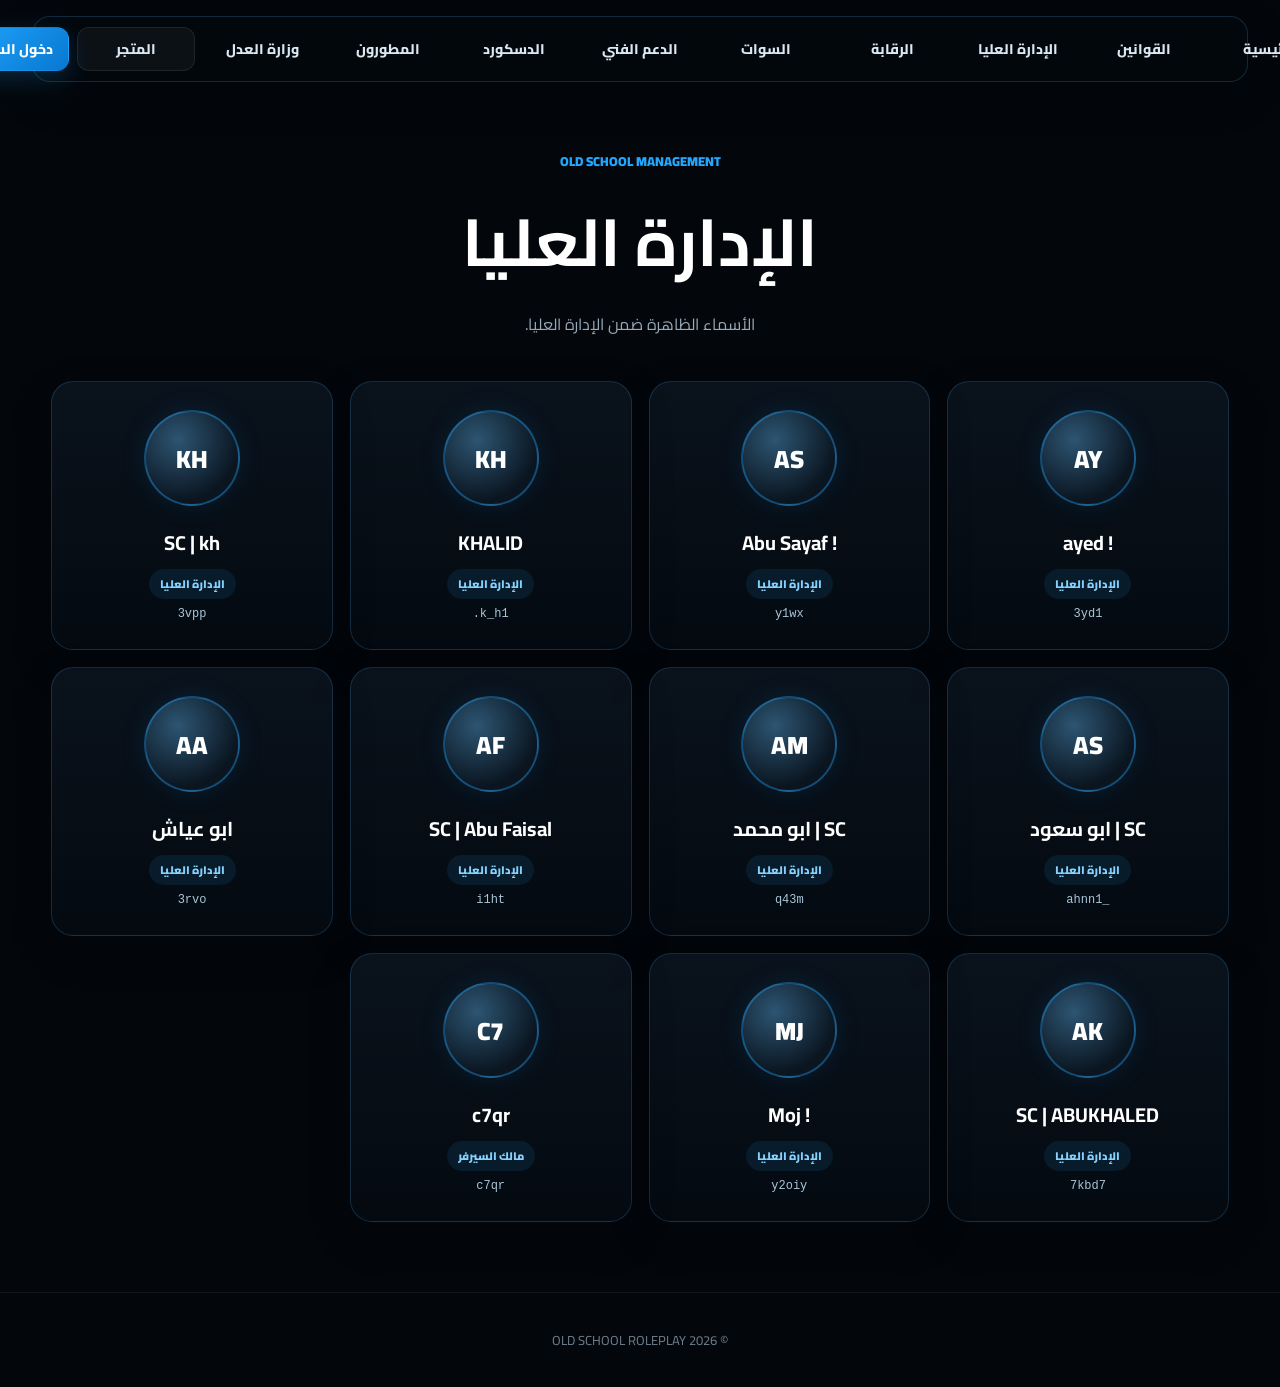
==== staff.html @ 160a46ed "Add files via upload" ====
<!DOCTYPE html><html lang="ar" dir="rtl"><head><meta charset="UTF-8"><meta name="viewport" content="width=device-width, initial-scale=1.0"><title>الإدارة العليا | Old School</title><link rel="stylesheet" href="css/style.css"></head><body>
<audio id="clickSound" preload="auto"><source src="assets/MA_SoundCreator_Pen_Clicks_1.wav" type="audio/wav"></audio><nav class="navbar">
<a href="index.html">الرئيسية</a><a href="laws.html">القوانين</a><a href="staff.html">الإدارة العليا</a><a href="moderation.html">الرقابة</a><a href="swat.html">السوات</a><a href="support.html">الدعم الفني</a><a href="discord.html">الدسكورد</a><a href="developers.html">المطورون</a><a href="ministry.html">وزارة العدل</a><a class="store-nav" href="https://scc.rmz.gg/" target="_blank" rel="noopener">المتجر</a><a class="join-nav" href="index.html#join">دخول السيرفر</a>
</nav>
<main class="page-shell"><div class="page-title"><span class="eyebrow">OLD SCHOOL MANAGEMENT</span><h1>الإدارة العليا</h1><p>الأسماء الظاهرة ضمن الإدارة العليا.</p></div><div class="cards">
<div class="card"><div class="avatar">AY</div><h2>! ayed</h2><span class="role">الإدارة العليا</span><div class="username">3yd1</div></div>
<div class="card"><div class="avatar">AS</div><h2>! Abu Sayaf</h2><span class="role">الإدارة العليا</span><div class="username">y1wx</div></div>
<div class="card"><div class="avatar">KH</div><h2>KHALID</h2><span class="role">الإدارة العليا</span><div class="username">.k_h1</div></div>
<div class="card"><div class="avatar">KH</div><h2>SC | kh</h2><span class="role">الإدارة العليا</span><div class="username">3vpp</div></div>
<div class="card"><div class="avatar">AS</div><h2>SC | ابو سعود</h2><span class="role">الإدارة العليا</span><div class="username">ahnn1_</div></div>
<div class="card"><div class="avatar">AM</div><h2>SC | ابو محمد</h2><span class="role">الإدارة العليا</span><div class="username">q43m</div></div>
<div class="card"><div class="avatar">AF</div><h2>SC | Abu Faisal</h2><span class="role">الإدارة العليا</span><div class="username">i1ht</div></div>
<div class="card"><div class="avatar">AA</div><h2>ابو عياش</h2><span class="role">الإدارة العليا</span><div class="username">3rvo</div></div>
<div class="card"><div class="avatar">AK</div><h2>SC | ABUKHALED</h2><span class="role">الإدارة العليا</span><div class="username">7kbd7</div></div>
<div class="card"><div class="avatar">MJ</div><h2>! Moj</h2><span class="role">الإدارة العليا</span><div class="username">y2oiy</div></div>
<div class="card"><div class="avatar">C7</div><h2>c7qr</h2><span class="role">مالك السيرفر</span><div class="username">c7qr</div></div>
</div></main><footer class="footer">© 2026 OLD SCHOOL ROLEPLAY</footer><script src="js/sound.js"></script></body></html>
---- css/style.css ----
@import url('https://fonts.googleapis.com/css2?family=Cairo:wght@400;500;600;700;800;900&display=swap');

:root{
  --blue:#22a7ff;
  --blue2:#0878d1;
  --bg:#03070c;
  --panel:rgba(7,14,23,.72);
  --line:rgba(72,177,255,.20);
  --muted:#9aa9b8;
}
*{margin:0;padding:0;box-sizing:border-box;font-family:'Cairo',sans-serif;scroll-behavior:smooth}
html{background:var(--bg)}
body{background:var(--bg);color:#fff;overflow-x:hidden;min-height:100vh}
a{text-decoration:none;color:inherit}
button,input{font:inherit}

body::before{content:"";position:fixed;inset:0;pointer-events:none;background:radial-gradient(circle at 50% -10%,rgba(18,143,235,.16),transparent 35%),radial-gradient(circle at 100% 70%,rgba(0,109,190,.10),transparent 30%);z-index:-1}

.navbar{position:fixed;top:16px;left:50%;transform:translateX(-50%);width:min(95%,1500px);display:flex;justify-content:center;align-items:center;gap:8px;padding:10px;background:rgba(3,8,14,.78);backdrop-filter:blur(18px);border:1px solid var(--line);border-radius:18px;z-index:9999;box-shadow:0 12px 40px rgba(0,0,0,.28)}
.navbar a{min-width:118px;height:44px;padding:0 15px;display:flex;justify-content:center;align-items:center;border-radius:12px;color:#dbe8f3;font-size:14px;font-weight:800;border:1px solid transparent;transition:.25s}
.navbar a:hover,.navbar a.active{color:#fff;background:linear-gradient(135deg,rgba(34,167,255,.22),rgba(34,167,255,.06));border-color:rgba(34,167,255,.35);box-shadow:0 0 22px rgba(34,167,255,.12)}
.navbar .store-nav{background:rgba(255,255,255,.045);border-color:rgba(255,255,255,.08)}
.navbar .store-nav:hover{border-color:rgba(34,167,255,.35)}
.navbar .join-nav{background:linear-gradient(135deg,var(--blue),var(--blue2));border-color:transparent;color:#fff;box-shadow:0 8px 25px rgba(34,167,255,.20)}
.navbar .join-nav:hover{transform:translateY(-2px);box-shadow:0 10px 30px rgba(34,167,255,.32)}

.hero{min-height:100vh;padding:150px 24px 80px;background:linear-gradient(180deg,rgba(0,0,0,.42),rgba(3,7,12,.93)),url('../assets/background.png') center/cover no-repeat;display:flex;align-items:center;justify-content:center;position:relative}
.hero::after{content:"";position:absolute;inset:auto 0 0;height:35%;background:linear-gradient(transparent,var(--bg));pointer-events:none}
.hero-content{position:relative;z-index:2;text-align:center;max-width:1000px}
.badge{display:inline-flex;align-items:center;gap:8px;padding:8px 15px;border:1px solid var(--line);background:rgba(7,16,26,.72);border-radius:999px;color:#bfe6ff;font-size:13px;font-weight:800;margin-bottom:20px}
.badge::before{content:"";width:7px;height:7px;border-radius:50%;background:#39d98a;box-shadow:0 0 12px #39d98a}
.hero-content h1{font-size:clamp(42px,7vw,92px);line-height:1.05;font-weight:900;letter-spacing:-2px;text-shadow:0 0 28px rgba(34,167,255,.48)}
.hero-content h1 span{color:var(--blue)}
.subtitle{font-size:clamp(16px,2vw,23px);margin:18px 0 32px;color:#c2ced8}
.hero-actions{display:flex;gap:12px;justify-content:center;flex-wrap:wrap}
.btn{min-height:52px;padding:0 23px;display:inline-flex;align-items:center;justify-content:center;gap:9px;border-radius:14px;font-weight:900;border:1px solid var(--line);transition:.25s;cursor:pointer}
.btn-primary{background:linear-gradient(135deg,var(--blue),var(--blue2));box-shadow:0 12px 35px rgba(34,167,255,.20)}
.btn-secondary{background:rgba(255,255,255,.055);color:#eaf4fb}
.btn:hover{transform:translateY(-3px);box-shadow:0 12px 32px rgba(34,167,255,.22)}

.section{width:min(1180px,92%);margin:auto;padding:88px 0}
.section-title{text-align:center;margin-bottom:34px}
.section-title .eyebrow{color:var(--blue);font-size:13px;font-weight:900;letter-spacing:1px}
.section-title h2{font-size:clamp(32px,5vw,55px);margin:6px 0;color:#fff}
.section-title p{color:var(--muted);font-size:16px}

.laws-grid{display:grid;grid-template-columns:repeat(5,1fr);gap:12px}
.law-box{padding:22px 16px;text-align:center;border:1px solid var(--line);background:linear-gradient(180deg,rgba(255,255,255,.055),rgba(255,255,255,.025));border-radius:17px;transition:.25s}
.law-box:hover{transform:translateY(-5px);border-color:rgba(34,167,255,.45);background:rgba(34,167,255,.08)}
.law-box .icon{font-size:25px;margin-bottom:9px}.law-box h3{font-size:16px}.law-box p{color:var(--muted);font-size:12px;margin-top:5px}

.join-section{padding-top:20px}.join-card{position:relative;overflow:hidden;padding:38px;border:1px solid rgba(34,167,255,.25);border-radius:24px;background:linear-gradient(135deg,rgba(12,35,55,.85),rgba(5,12,20,.88));box-shadow:0 20px 60px rgba(0,0,0,.24)}
.join-card::before{content:"";position:absolute;width:250px;height:250px;border-radius:50%;background:rgba(34,167,255,.13);filter:blur(35px);left:-80px;top:-100px}.join-card>*{position:relative}
.join-head{display:flex;align-items:center;justify-content:space-between;gap:20px;margin-bottom:26px}.join-head h2{font-size:28px}.join-head p{color:var(--muted);margin-top:5px;font-size:14px}
.join-methods{display:grid;grid-template-columns:1fr 1fr;gap:16px}.method{padding:24px;border-radius:18px;background:rgba(0,0,0,.22);border:1px solid rgba(255,255,255,.08)}.method .num{width:34px;height:34px;display:grid;place-items:center;border-radius:10px;background:rgba(34,167,255,.14);color:#7dceff;font-weight:900;margin-bottom:12px}.method h3{font-size:18px;margin-bottom:6px}.method p{color:#aebdca;font-size:13px;line-height:1.9;margin-bottom:15px}.copy-row{display:flex;gap:8px}.code{direction:ltr;flex:1;padding:12px 14px;border-radius:11px;background:#020509;border:1px solid rgba(255,255,255,.08);font-family:Consolas,monospace;color:#9ddcff;white-space:nowrap;overflow:auto}.copy-btn{border:0;border-radius:11px;padding:0 16px;background:var(--blue);color:#fff;font-weight:900;cursor:pointer}.copy-btn.copied{background:#20b878}

.footer{text-align:center;padding:35px 20px;border-top:1px solid rgba(255,255,255,.06);color:#71808e;font-size:13px}

.page-shell{width:min(1180px,92%);margin:auto;padding:145px 0 70px}.page-title{text-align:center;margin-bottom:42px}.page-title .eyebrow{color:var(--blue);font-weight:900;font-size:13px}.page-title h1{font-size:clamp(38px,6vw,66px);margin:5px 0}.page-title p{color:var(--muted)}
.cards{display:grid;grid-template-columns:repeat(auto-fit,minmax(250px,1fr));gap:17px}.card{padding:28px;text-align:center;background:linear-gradient(180deg,rgba(12,21,32,.82),rgba(5,11,18,.78));border:1px solid var(--line);border-radius:22px;transition:.25s;box-shadow:0 15px 45px rgba(0,0,0,.15)}.card:hover{transform:translateY(-6px);border-color:rgba(34,167,255,.45);box-shadow:0 18px 50px rgba(0,0,0,.30),0 0 25px rgba(34,167,255,.08)}.avatar{width:96px;height:96px;display:grid;place-items:center;margin:0 auto 18px;border-radius:50%;background:radial-gradient(circle at 35% 30%,#2d5572,#0a1520 70%);border:2px solid rgba(34,167,255,.38);box-shadow:0 0 28px rgba(34,167,255,.10);font-size:25px;font-weight:900}.card h2{font-size:20px}.card .role{display:inline-block;margin-top:8px;padding:5px 11px;border-radius:999px;background:rgba(34,167,255,.10);color:#86d2ff;font-size:11px;font-weight:900}.card p{margin-top:11px;color:var(--muted);font-size:13px;line-height:1.8}.username{direction:ltr;unicode-bidi:plaintext;color:#a9c6d8;font-family:Consolas,monospace;font-size:12px;margin-top:8px}

.info-grid{display:grid;grid-template-columns:repeat(2,1fr);gap:17px}.info-card{padding:28px;border:1px solid var(--line);background:var(--panel);border-radius:22px}.info-card h2{font-size:22px;margin-bottom:8px}.info-card p{color:var(--muted);line-height:1.9;font-size:14px}.info-card .big-link{display:flex;align-items:center;justify-content:space-between;gap:12px;margin-top:20px;padding:14px 16px;border-radius:13px;background:rgba(255,255,255,.045);border:1px solid rgba(255,255,255,.08);font-weight:800}.big-link:hover{border-color:rgba(34,167,255,.4);background:rgba(34,167,255,.08)}

.accordion{margin-bottom:12px}.accordion-btn{width:100%;min-height:68px;padding:0 20px;display:flex;align-items:center;justify-content:space-between;background:rgba(255,255,255,.045);border:1px solid var(--line);border-radius:15px;color:#fff;font-size:18px;font-weight:900;cursor:pointer;transition:.25s}.accordion-btn:hover{background:rgba(34,167,255,.08);border-color:rgba(34,167,255,.4)}.accordion-content{max-height:0;overflow:hidden;background:rgba(255,255,255,.025);border-radius:0 0 15px 15px;transition:max-height .35s ease;padding:0 20px;line-height:2;color:#c8d3dc}.accordion-content.open{padding:20px}

@media(max-width:1050px){.navbar{overflow-x:auto;justify-content:flex-start}.navbar a{min-width:max-content}.laws-grid{grid-template-columns:repeat(2,1fr)}}
@media(max-width:700px){.navbar{top:8px;width:96%;padding:7px}.navbar a{height:40px;font-size:12px;padding:0 10px}.hero{padding-top:125px}.join-head{display:block}.join-head .btn{margin-top:15px}.join-methods,.info-grid{grid-template-columns:1fr}.section{padding:60px 0}.join-card{padding:24px}.copy-row{flex-direction:column}.copy-btn{height:46px}.laws-grid{grid-template-columns:1fr}.page-shell{padding-top:115px}}

.rules-intro{margin-bottom:18px;padding:18px 20px;border:1px solid rgba(34,167,255,.18);border-radius:15px;background:rgba(34,167,255,.055);color:#b9c9d6;line-height:1.9}.rules-intro strong{color:#fff}.rule-list{margin:0;padding-right:22px;display:grid;gap:10px}.rule-list li{padding-right:4px}.rule-list li::marker{color:#5fc2ff}.laws-page .accordion-content{line-height:2}.law-box .icon{font-family:Consolas,monospace;font-size:13px;font-weight:900;letter-spacing:1px;width:36px;height:36px;margin:0 auto 10px;display:grid;place-items:center;border:1px solid rgba(34,167,255,.25);border-radius:10px;color:#86d2ff;background:rgba(34,167,255,.07)}
@media(max-width:1250px){.navbar{gap:4px}.navbar a{min-width:100px;padding:0 10px;font-size:13px}}

/* وزارة العدل */
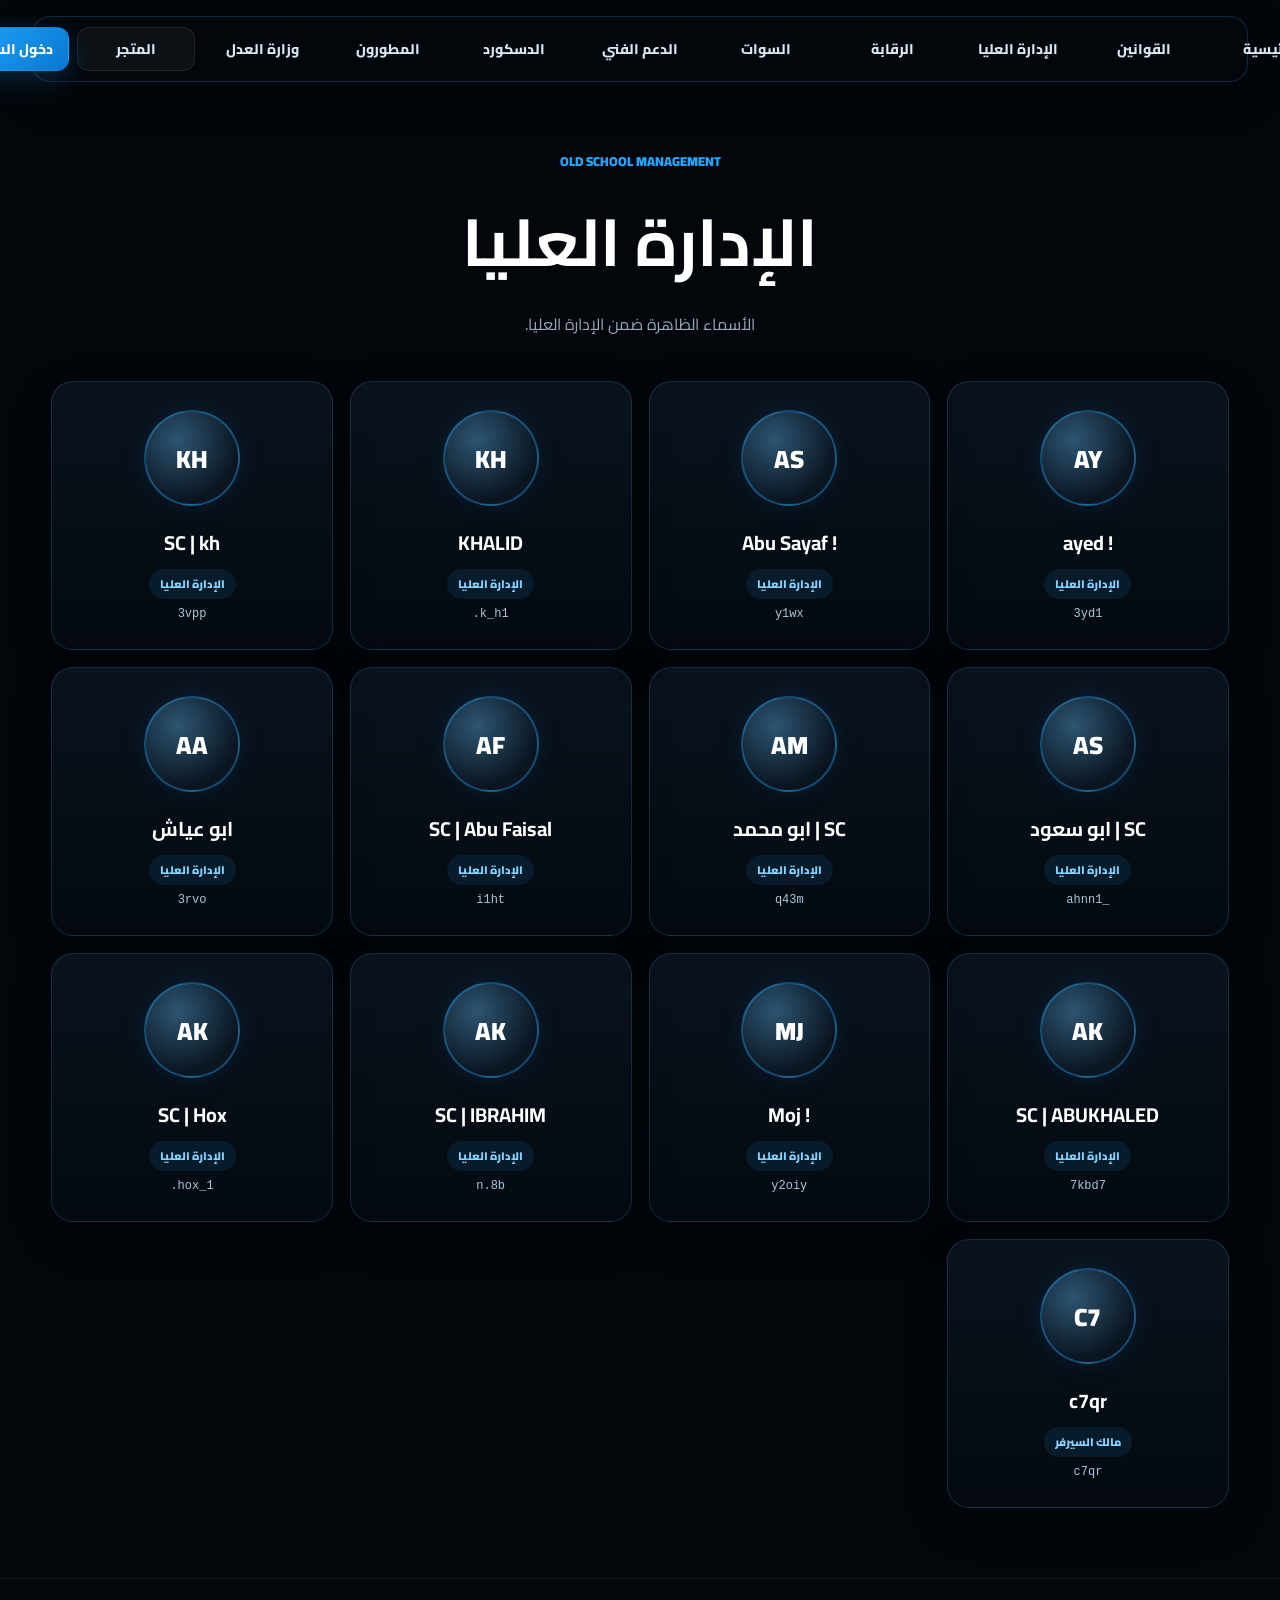
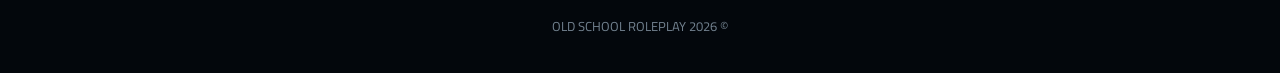
==== commit 34f7b137: "Add new staff members to staff.html" ====
--- a/staff.html
+++ b/staff.html
@@ -13,5 +13,8 @@
 <div class="card"><div class="avatar">AA</div><h2>ابو عياش</h2><span class="role">الإدارة العليا</span><div class="username">3rvo</div></div>
 <div class="card"><div class="avatar">AK</div><h2>SC | ABUKHALED</h2><span class="role">الإدارة العليا</span><div class="username">7kbd7</div></div>
 <div class="card"><div class="avatar">MJ</div><h2>! Moj</h2><span class="role">الإدارة العليا</span><div class="username">y2oiy</div></div>
+<div class="card"><div class="avatar">AK</div><h2>SC | IBRAHIM
+</h2><span class="role">الإدارة العليا</span><div class="username">n.8b</div></div>
+<div class="card"><div class="avatar">AK</div><h2>SC | Hox</h2><span class="role">الإدارة العليا</span><div class="username">.hox_1</div></div>
 <div class="card"><div class="avatar">C7</div><h2>c7qr</h2><span class="role">مالك السيرفر</span><div class="username">c7qr</div></div>
 </div></main><footer class="footer">© 2026 OLD SCHOOL ROLEPLAY</footer><script src="js/sound.js"></script></body></html>
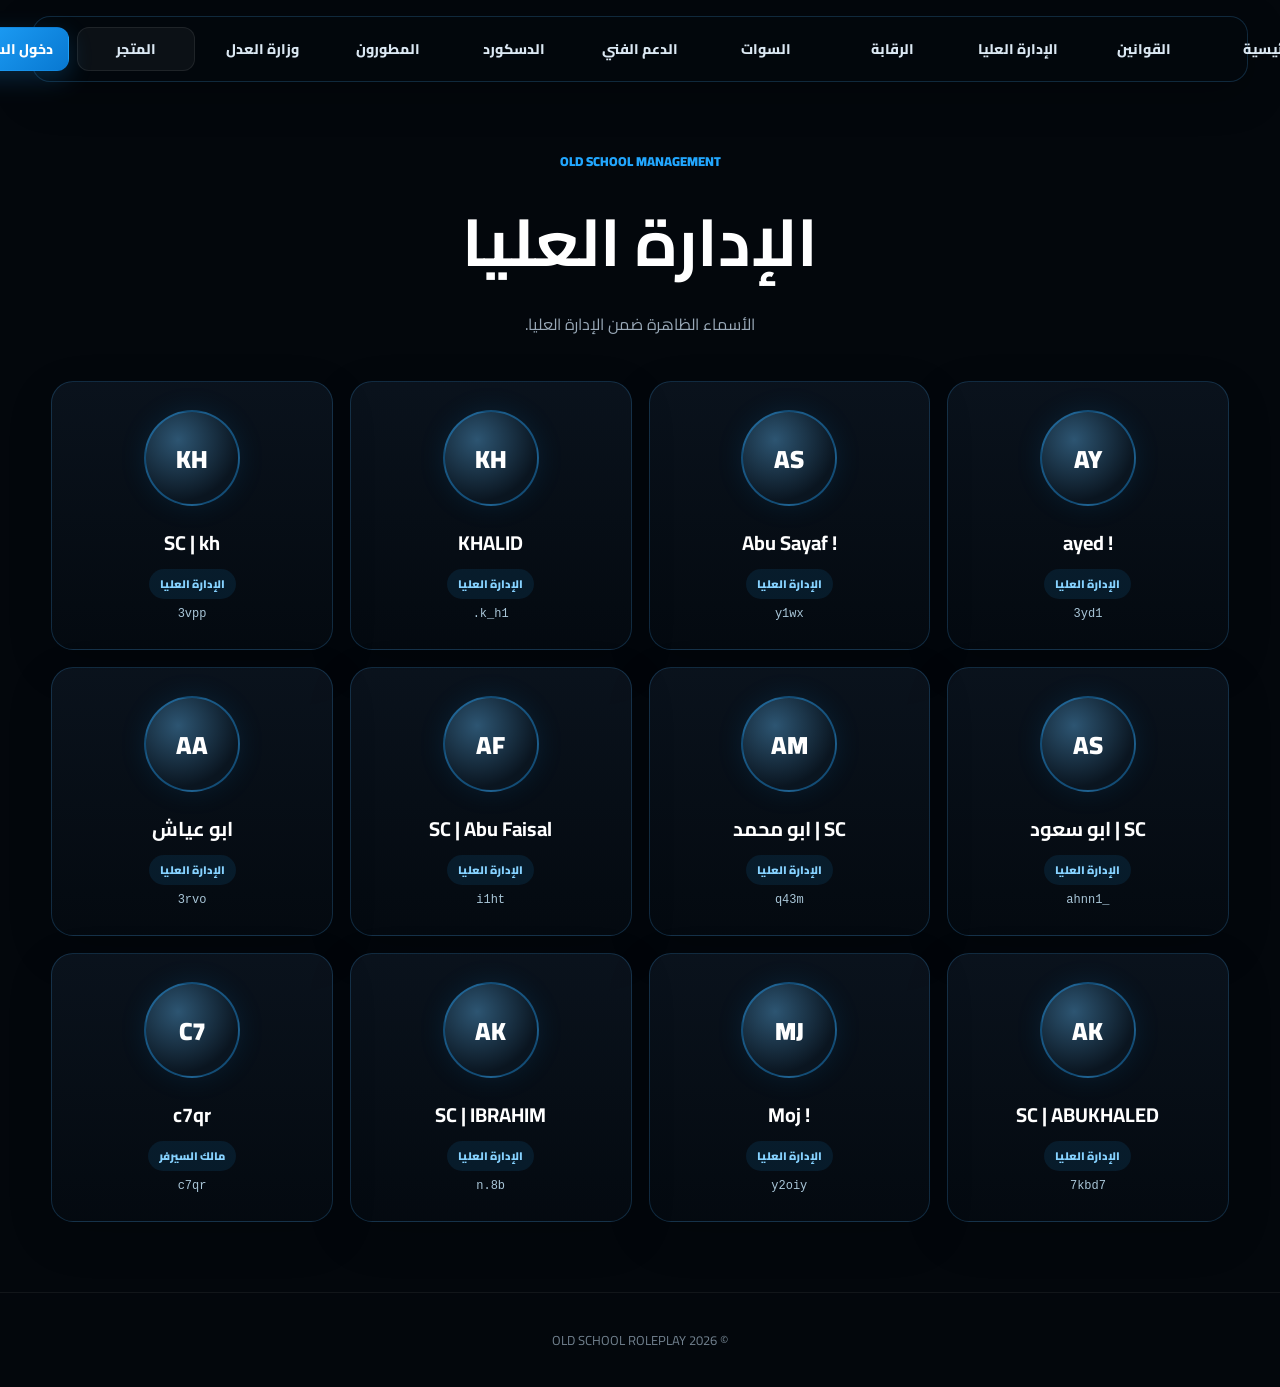
==== commit 619097e1: "Update staff.html" ====
--- a/staff.html
+++ b/staff.html
@@ -15,6 +15,5 @@
 <div class="card"><div class="avatar">MJ</div><h2>! Moj</h2><span class="role">الإدارة العليا</span><div class="username">y2oiy</div></div>
 <div class="card"><div class="avatar">AK</div><h2>SC | IBRAHIM
 </h2><span class="role">الإدارة العليا</span><div class="username">n.8b</div></div>
-<div class="card"><div class="avatar">AK</div><h2>SC | Hox</h2><span class="role">الإدارة العليا</span><div class="username">.hox_1</div></div>
 <div class="card"><div class="avatar">C7</div><h2>c7qr</h2><span class="role">مالك السيرفر</span><div class="username">c7qr</div></div>
 </div></main><footer class="footer">© 2026 OLD SCHOOL ROLEPLAY</footer><script src="js/sound.js"></script></body></html>
